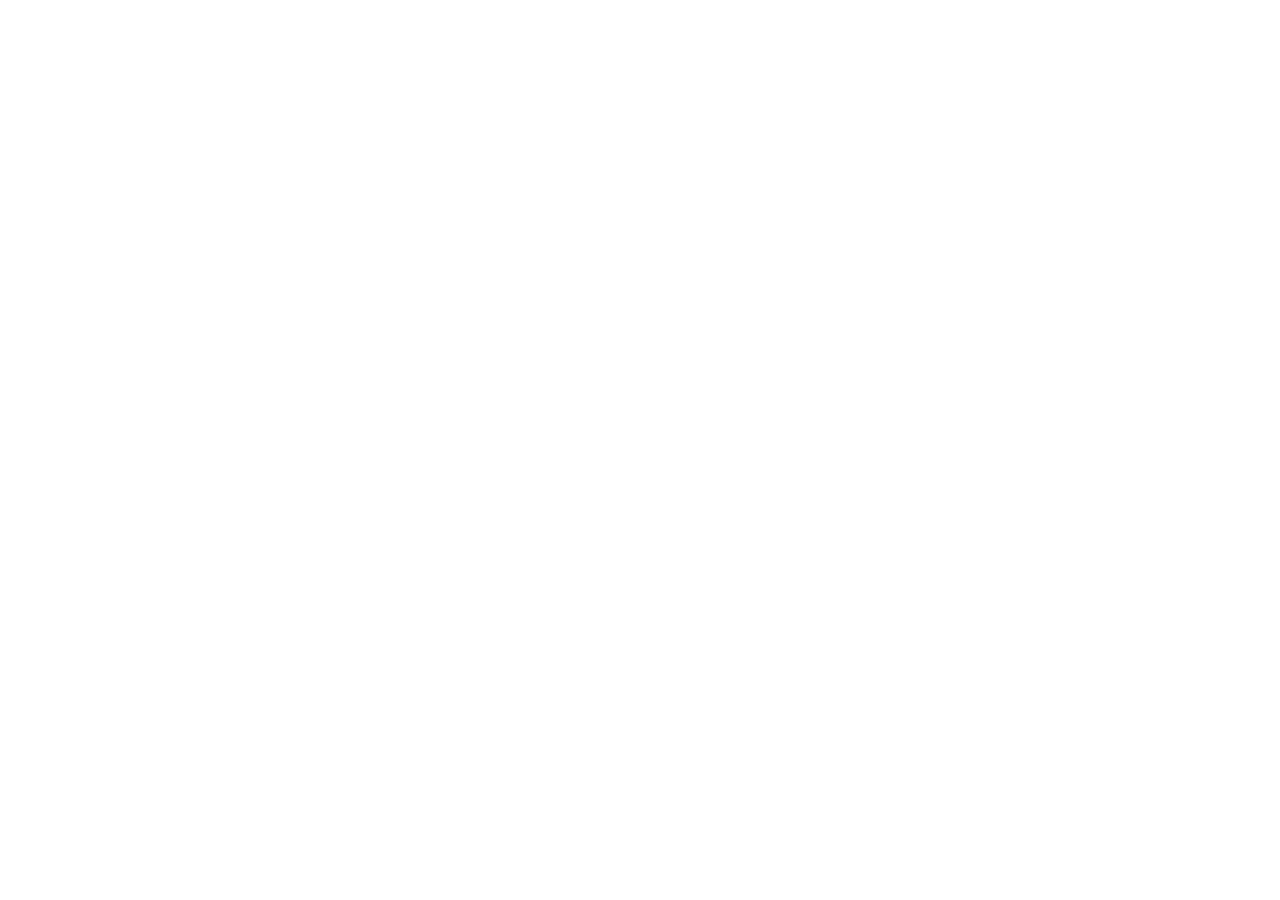
==== Portfolio Website/index.html @ 69347df5 "Portfolio Website setup" ====
<!DOCTYPE html>
<html lang="en">

<head>

    <meta charset="UTF-8">

    <meta name="viewport"
          content="width=device-width, initial-scale=1.0">

    <title>Ankush Sihag | Full Stack Developer</title>

    <link rel="stylesheet" href="css/style.css">

</head>

<body>

    <script src="js/script.js"></script>

</body>

</html>
---- Portfolio Website/css/style.css ----
*{
    margin:0;
    padding:0;
    box-sizing:border-box;
}
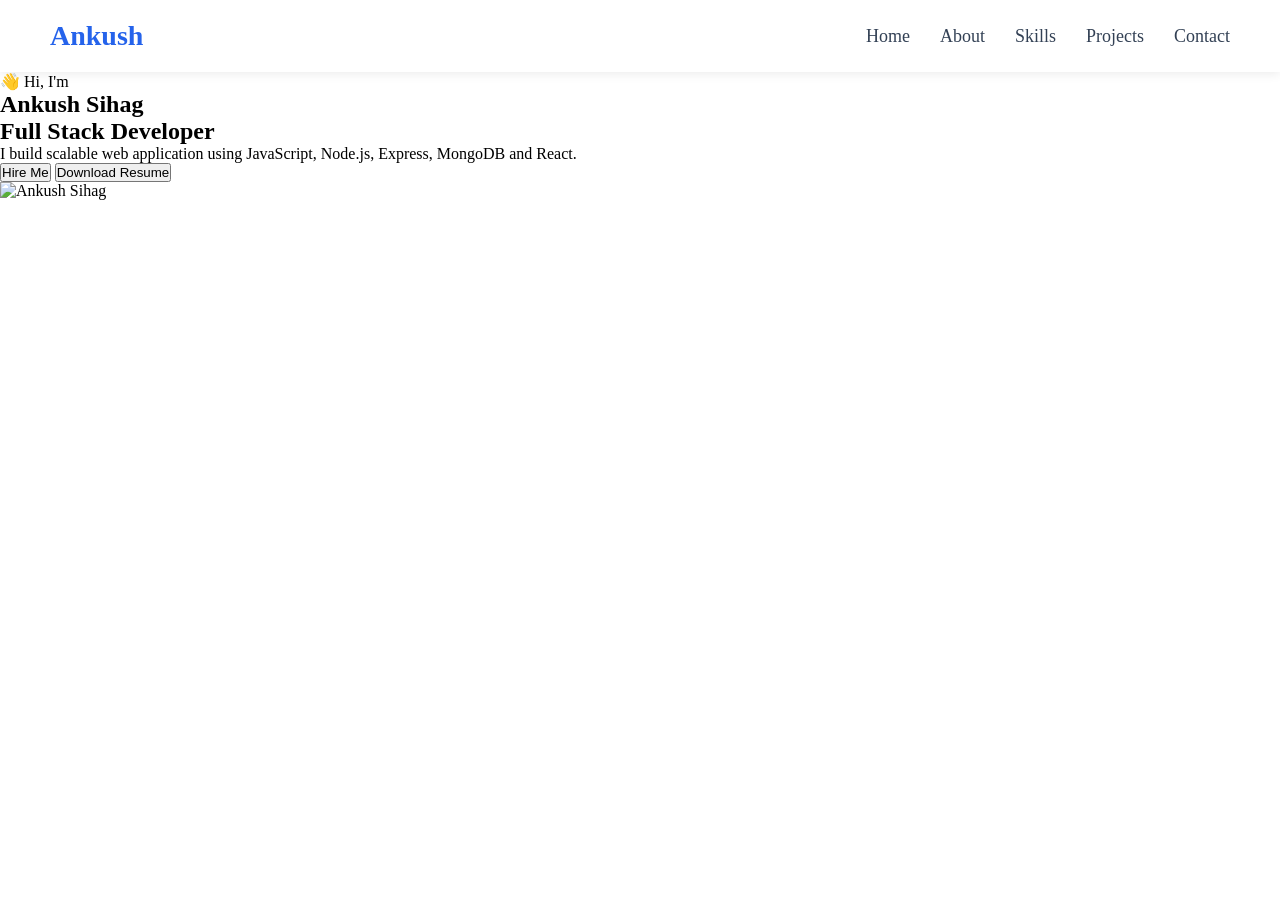
==== commit 64e99422: "commit" ====
--- a/Portfolio Website/index.html
+++ b/Portfolio Website/index.html
@@ -16,6 +16,86 @@
 
 <body>
 
+    <header>
+
+        <nav class="navbar">
+
+            <h2 class="logo">
+                Ankush
+            </h2>
+
+            <ul class="nav-links">
+
+                <li>
+                    <a href="#">Home</a>
+                </li>
+
+                <li>
+                    <a href="#">About</a>
+                </li>
+
+                <li>
+                    <a href="#">Skills</a>
+                </li>
+
+                <li>
+                    <a href="#">Projects</a>
+                </li>
+
+                <li>
+                    <a href="#">Contact</a>
+                </li>
+
+            </ul>
+
+        </nav>
+
+    </header>
+
+    <main>
+
+        <section class="hero">
+
+            <div class="hero-content">
+                <p class="greeting">
+                    👋 Hi, I'm
+                </p>
+
+                <h1 class="hero-title">
+                    Ankush Sihag
+                </h1>
+
+                <h2 class="hero-subtitle">
+                    Full Stack Developer
+                </h2>
+
+                <p class="hero-description">
+                    I build scalable web application using JavaScript,
+                    Node.js, Express, MongoDB and React.
+                </p>
+
+                <button class="btn-primary">
+                    Hire Me
+                </button>
+
+                <button class="btn-secondary">
+                    Download Resume
+                </button>
+
+            </div>
+
+            <div class="hero-image">
+
+                <img
+                    src="images/profile.jpg"
+                    alt="Ankush Sihag">
+
+            </div>
+
+        </section>
+
+    </main>
+
     <script src="js/script.js"></script>
 
 </body>
--- a/Portfolio Website/css/style.css
+++ b/Portfolio Website/css/style.css
@@ -2,4 +2,38 @@
     margin:0;
     padding:0;
     box-sizing:border-box;
-}+}
+
+.navbar{
+    display:flex;
+    justify-content:space-between;
+    align-items:center;
+    padding:20px 50px;
+    background-color:#ffffff;
+    box-shadow:0 2px 10px rgba(0,0,0,0.08);
+}
+
+.logo{
+    color:#2563eb;
+    font-size:28px;
+    font-weight:bold;
+}
+
+.nav-links{
+    display:flex;
+    list-style:none;
+    gap:30px;
+}
+
+.nav-links a{
+    color:#334155;
+    text-decoration:none;
+    font-size:18px;
+    font-weight:500;
+    list-style:none;
+}
+
+.nav-links a:hover{
+    color:#2563eb;
+
+}
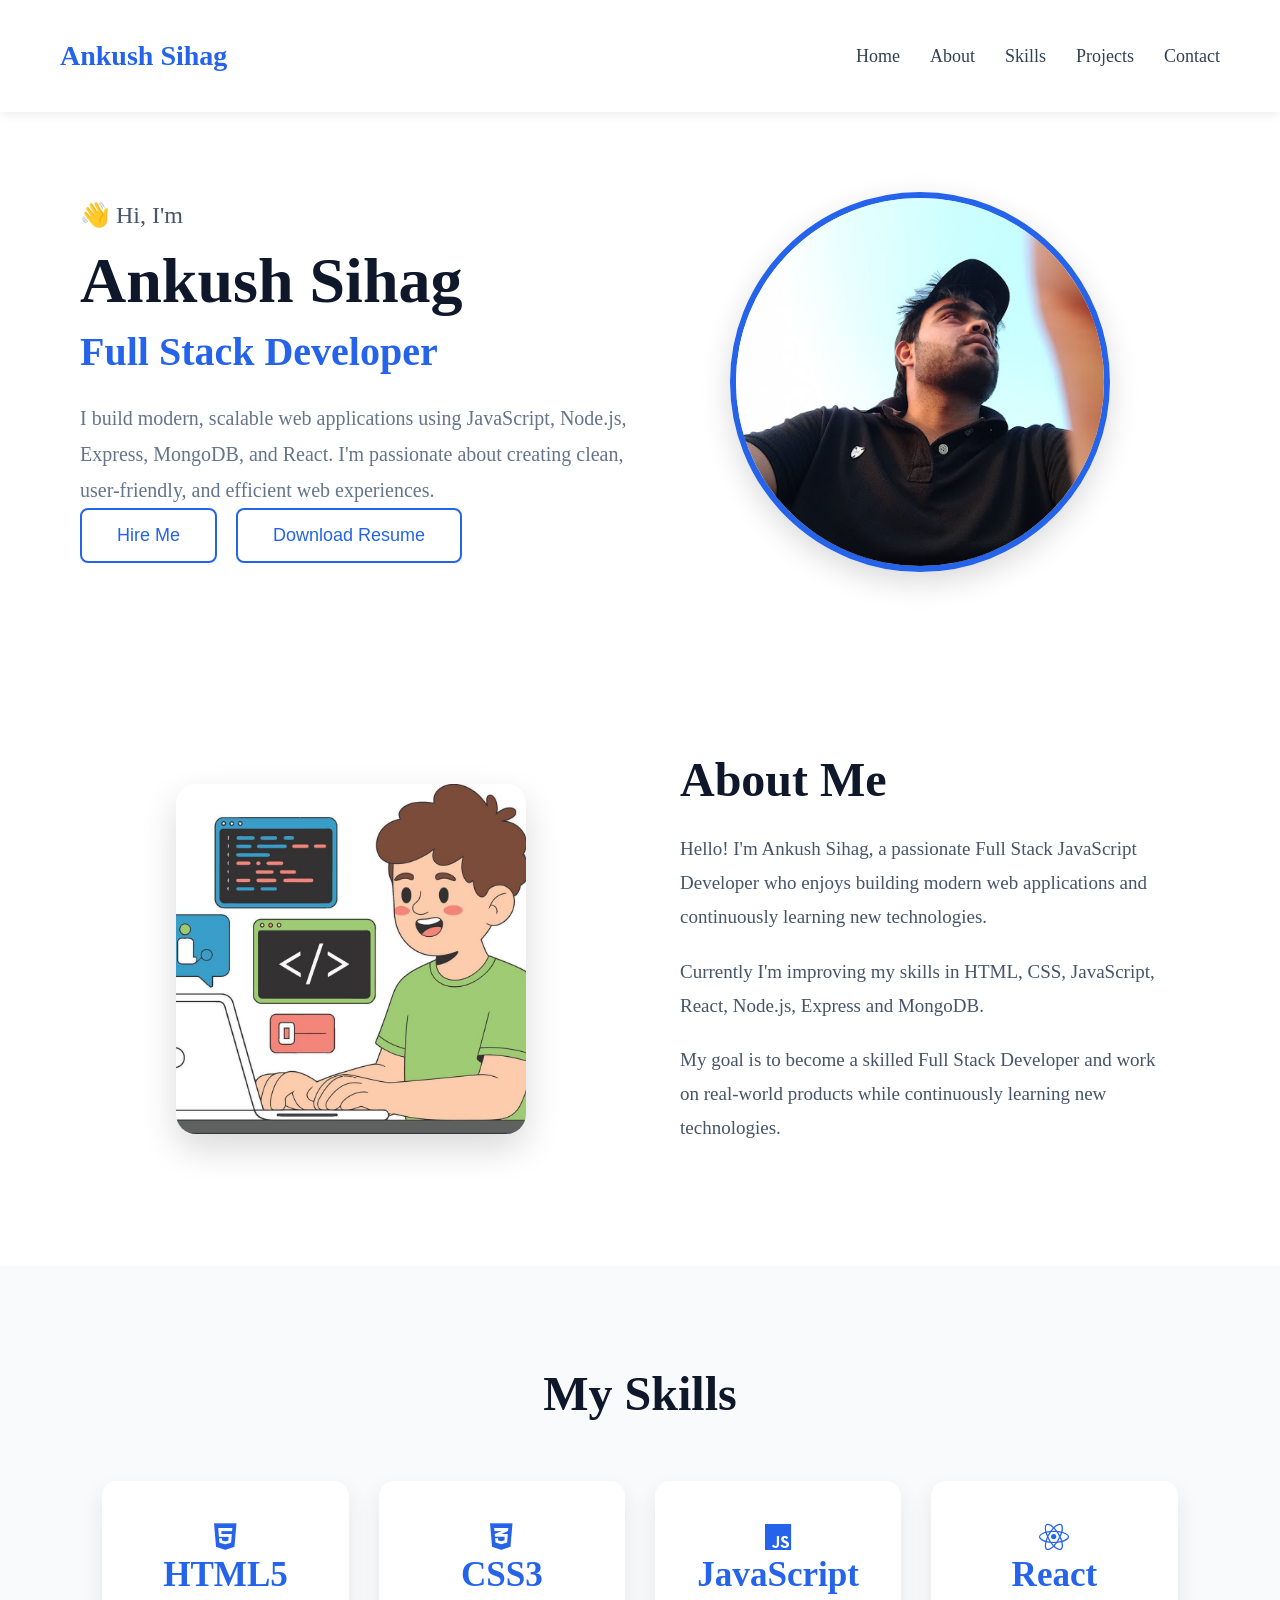
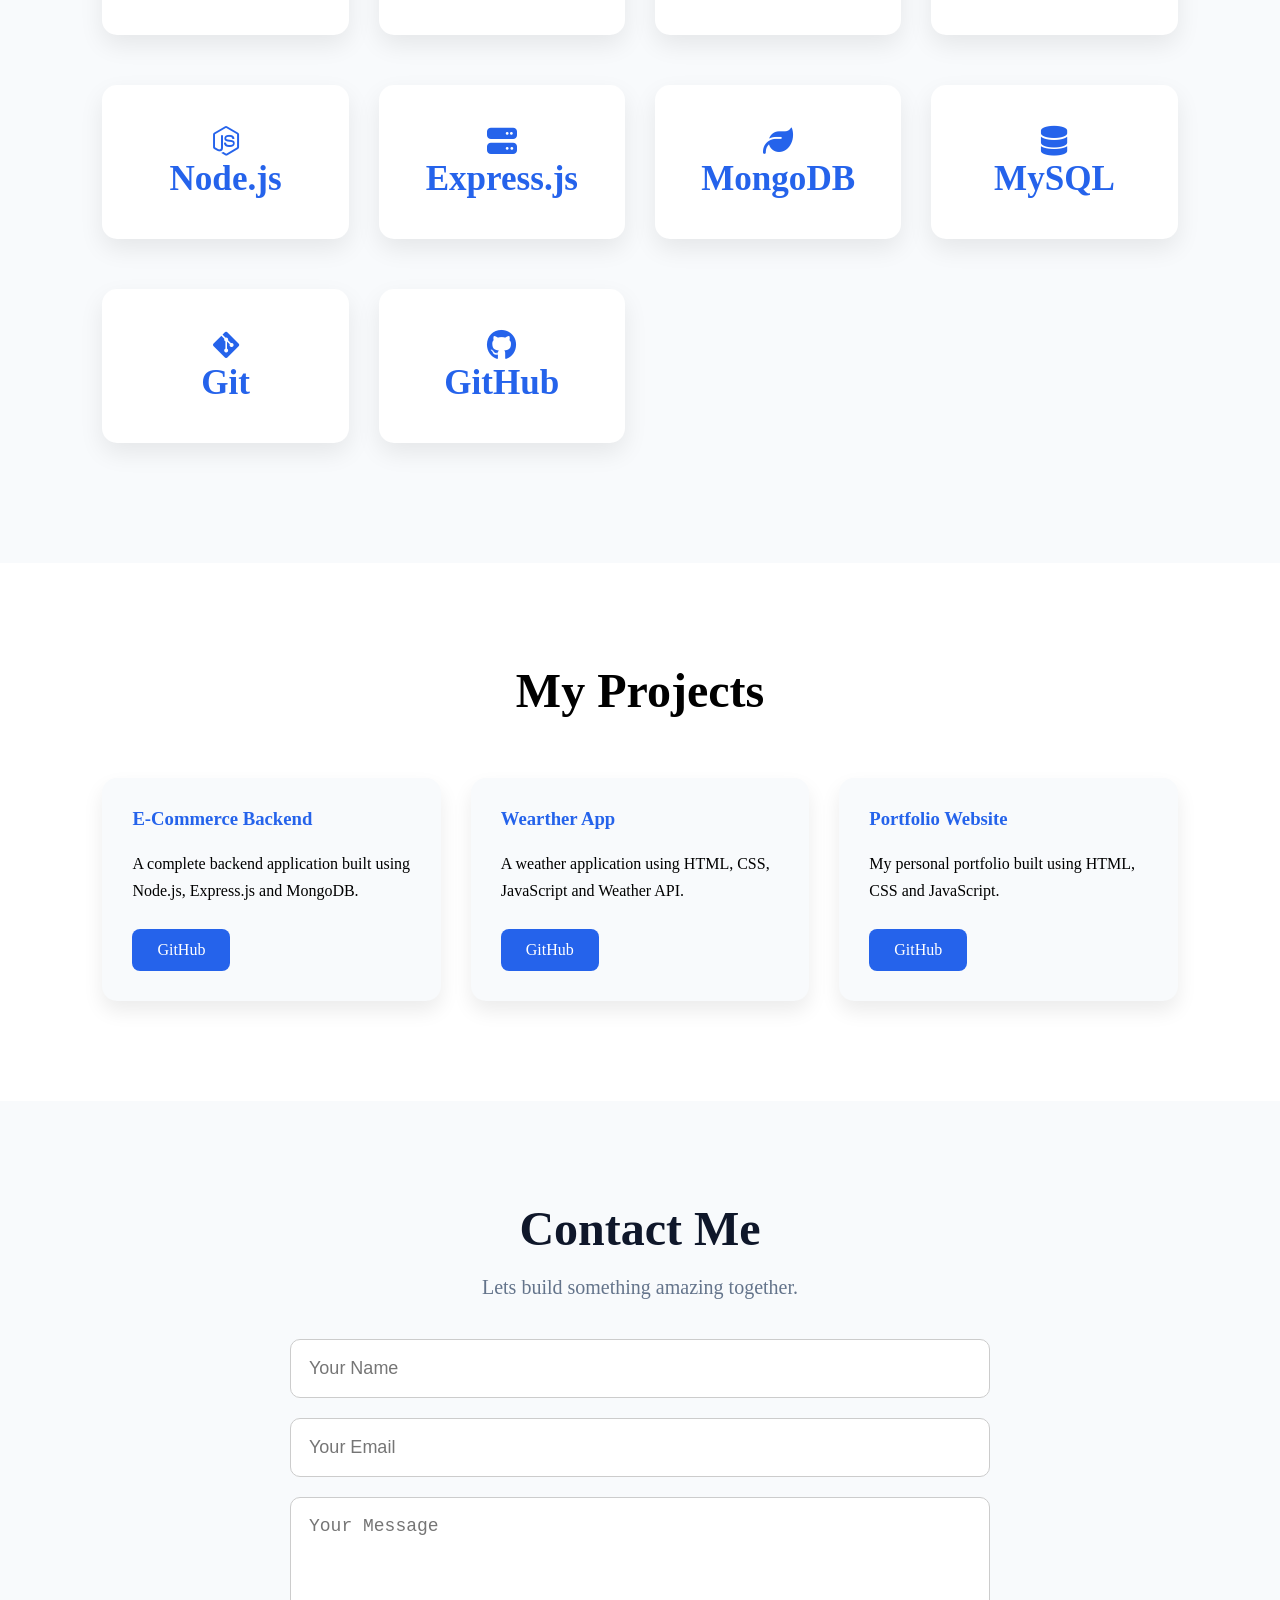
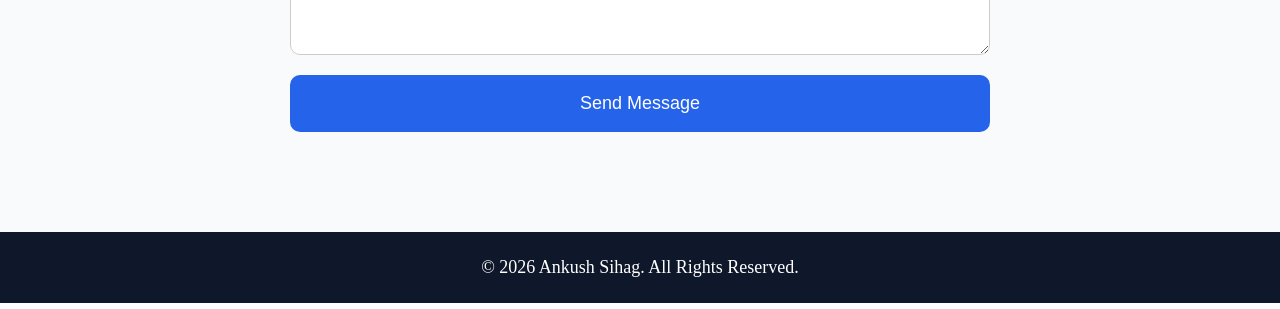
==== commit 4edb1615: "commit" ====
--- a/Portfolio Website/index.html
+++ b/Portfolio Website/index.html
@@ -9,7 +9,9 @@
           content="width=device-width, initial-scale=1.0">
 
     <title>Ankush Sihag | Full Stack Developer</title>
-
+    <link
+    rel="stylesheet"
+    href="https://cdnjs.cloudflare.com/ajax/libs/font-awesome/6.7.2/css/all.min.css">
     <link rel="stylesheet" href="css/style.css">
 
 </head>
@@ -21,29 +23,28 @@
         <nav class="navbar">
 
             <h2 class="logo">
-                Ankush
+                Ankush Sihag
             </h2>
-
             <ul class="nav-links">
 
                 <li>
-                    <a href="#">Home</a>
-                </li>
-
-                <li>
-                    <a href="#">About</a>
-                </li>
-
-                <li>
-                    <a href="#">Skills</a>
-                </li>
-
-                <li>
-                    <a href="#">Projects</a>
-                </li>
-
-                <li>
-                    <a href="#">Contact</a>
+                    <a href="#home">Home</a>
+                </li>
+
+                <li>
+                    <a href="#about">About</a>
+                </li>
+
+                <li>
+                    <a href="#skills">Skills</a>
+                </li>
+
+                <li>
+                    <a href="#projects">Projects</a>
+                </li>
+
+                <li>
+                    <a href="#contact">Contact</a>
                 </li>
 
             </ul>
@@ -54,7 +55,7 @@
 
     <main>
 
-        <section class="hero">
+        <section id="home" class="hero">
 
             <div class="hero-content">
                 <p class="greeting">
@@ -70,8 +71,8 @@
                 </h2>
 
                 <p class="hero-description">
-                    I build scalable web application using JavaScript,
-                    Node.js, Express, MongoDB and React.
+                   I build modern, scalable web applications using JavaScript, Node.js, Express, MongoDB, and React.
+                   I'm passionate about creating clean, user-friendly, and efficient web experiences.
                 </p>
 
                 <button class="btn-primary">
@@ -94,10 +95,171 @@
 
         </section>
 
+        <section id="about" class="about">
+
+            <div class="about-image">
+                <img src="images/image.jpg"
+                     alt="Ankush Sihag">
+            </div>
+
+            <article class="about-content">
+
+                <h2>About Me</h2>
+
+                <p>
+                    Hello! I'm Ankush Sihag,
+                    a passionate Full Stack JavaScript Developer
+                    who enjoys building modern web applications
+                    and continuously learning new technologies.
+                </p>
+
+                <p>
+                    Currently I'm improving my skills in
+                    HTML, CSS, JavaScript, React,
+                    Node.js, Express and MongoDB.
+                </p>
+
+                <p>
+                    My goal is to become a skilled Full Stack Developer
+                    and work on real-world products while continuously
+                    learning new technologies.
+                </p>
+
+            </article>
+
+        </section>
+
+        <section id="skills" class="skills">
+
+            <h2>My Skills</h2>
+
+            <div class="skills-container">
+
+                <div class="skill-card">
+                    <i class="fa-brands fa-html5"></i>
+                    <h3>HTML5</h3>
+                </div>
+
+                <div class="skill-card">
+                    <i class="fa-brands fa-css3-alt"></i>
+                    <h3>CSS3</h3>
+                </div>
+
+                <div class="skill-card">
+                    <i class="fa-brands fa-js"></i>
+                    <h3>JavaScript</h3>
+                </div>
+
+                <div class="skill-card">
+                    <i class="fa-brands fa-react"></i>
+                    <h3>React</h3>
+                </div>
+
+                <div class="skill-card">
+                    <i class="fa-brands fa-node-js"></i>
+                    <h3>Node.js</h3>
+                </div>
+
+                <div class="skill-card">
+                    <i class="fa-solid fa-server"></i>
+                    <h3>Express.js</h3>
+                </div>
+
+                <div class="skill-card">
+                    <i class="fa-solid fa-leaf"></i>
+                    <h3>MongoDB</h3>
+                </div>
+
+                <div class="skill-card">
+                    <i class="fa-solid fa-database"></i>
+                    <h3>MySQL</h3>
+                </div>
+
+                <div class="skill-card">
+                    <i class="fa-brands fa-git-alt"></i>
+                    <h3>Git</h3>
+                </div>
+
+                <div class="skill-card">
+                    <i class="fa-brands fa-github"></i>
+                    <h3>GitHub</h3>
+                </div>
+
+            </div>
+
+        </section>
+
+        <section id="projects" class="projects">
+
+            <h2>My Projects</h2>
+
+            <div class="projects-container">
+                <div class="project-card">
+                    <h3>E-Commerce Backend</h3>
+                    <p>
+                        A complete backend application built using
+                        Node.js, Express.js and MongoDB.
+                    </p>
+                    <a href="https://github.com/ankush-sihag/Ecommerce-Project">GitHub</a>               
+                 </div>
+
+                 <div class="project-card">
+                    <h3>Wearther App</h3>
+                    <p>
+                        A weather application using HTML, CSS,
+                        JavaScript and Weather API.
+                    </p>
+                    <a href="https://github.com/ankush-sihag/GLOBAL-WEATHER-APP">GitHub</a>
+                 </div>
+
+                 <div class="project-card">
+                    <h3>Portfolio Website</h3>
+                    <p>
+                        My personal portfolio built using
+                        HTML, CSS and JavaScript.
+                    </p>
+                    <a href="https://github.com/ankush-sihag/JS-Frontend">GitHub</a>
+                 </div>
+            </div>
+
+        </section>
+
+        <section id="contact" class="contact">
+            <h2>Contact Me</h2>
+            <p>Lets build something amazing together.</p>
+            <form class="contact-form">
+                <input
+                    type="text"
+                    placeholder="Your Name"
+                    required>
+
+                <input
+                    type="email"
+                    placeholder="Your Email"
+                    required>
+
+                <textarea
+                    rows="6"
+                    placeholder="Your Message"
+                    required></textarea>
+
+                <button type="submit">Send Message</button>
+            </form>
+        </section>
+
     </main>
 
     <script src="js/script.js"></script>
 
 </body>
 
+<footer>
+
+    <p>
+        © 2026 Ankush Sihag.
+        All Rights Reserved.
+    </p>
+
+</footer>
+
 </html>
--- a/Portfolio Website/css/style.css
+++ b/Portfolio Website/css/style.css
@@ -1,3 +1,7 @@
+html{
+    scroll-behavior: smooth;
+}
+
 *{
     margin:0;
     padding:0;
@@ -8,7 +12,7 @@
     display:flex;
     justify-content:space-between;
     align-items:center;
-    padding:20px 50px;
+    padding:40px 60px;
     background-color:#ffffff;
     box-shadow:0 2px 10px rgba(0,0,0,0.08);
 }
@@ -37,3 +41,267 @@
     color:#2563eb;
 
 }
+
+.hero{
+    display:flex;
+    justify-content:space-between;
+    align-items:center;
+    padding: 80px 80px;
+}
+
+.hero-content{
+    width:50%;
+}
+
+.greeting{
+    font-size:24px;
+    color:#475569;
+    margin-bottom:15px;
+}
+
+.hero-title{
+    font-size:64px;
+    color:#0f172a;
+    margin-bottom:10px;
+}
+
+.hero-subtitle{
+    font-size:40px;
+    color:#2563eb;
+    margin-bottom:25px;
+}
+
+.hero-description{
+    font-size:20px;
+    color:#64748b;
+    line-height:1.8;
+    margin: bottom 35px;
+}
+
+.btn-primary{
+    background:white;
+    color:#2563eb;
+    border:2px solid #2563eb;
+    padding:15px 35px;
+    border-radius:8px;
+    font-size:18px;
+    cursor:pointer;
+    margin-right:15px;
+    transition:3s;
+}
+
+.btn-primary:hover{
+    background:#1d4ed8;
+    color:white;
+}
+
+.btn-secondary{
+    background:white;
+    color:#2563eb;
+    border:2px solid #2563eb;
+    padding:15px 35px;
+    border-radius:8px;
+    font-size:18px;
+    cursor:pointer;
+    transition:3s;
+}
+
+.btn-secondary:hover{
+    background:#2563eb;
+    color:white;
+}
+
+.hero-image{
+    width:50%;
+    display:flex;
+    justify-content:center;
+}
+
+.hero-image img{
+    width:380px;
+    height:380px;
+    border-radius:50%;
+    object-fit:cover;
+    border:6px solid #2563eb;
+    box-shadow:0 10px 30px rgba(0,0,0,0.15);
+}
+
+.about{
+    display:flex;
+    justify-content:space-between;
+    align-items:center;
+    padding:100px 8%;
+    gap:80px;
+    background:white;
+}
+
+.about-image{
+    flex:1;
+    display:flex;
+    justify-content:center;
+}
+
+.about-image img{
+    width:350px;
+    height:350px;
+    object-fit:cover;
+    border-radius:20px;
+    box-shadow:0 15px 35px rgba(0,0,0,.15);
+}
+
+.about-content{
+    flex:1;
+}
+
+.about-content h2{
+    font-size:48px;
+    color:#0f172a;
+    margin-bottom:25px;
+}
+
+.about-content p{
+    font-size:19px;
+    line-height:1.8;
+    color:#475569;
+    margin-bottom:20px;
+}
+
+.skills{
+    padding:100px 8%;
+    background:#f8fafc;
+}
+
+.skills h2{
+    text-align:center;
+    font-size:48px;
+    color:#0f172a;
+    margin-bottom:60px;
+}
+
+.skills-container{
+    display:grid;
+    grid-template-columns:repeat(4,1fr);
+    gap:30px;
+}
+
+.skill-card{
+    background:white;
+    padding:40px;
+    text-align:center;
+    border-radius:15px;
+    font-size:30px;
+    font-weight:bold;
+    color:#2563eb;
+    box-shadow:0 10px 25px rgba(0,0,0,.08);
+    transition:.3s;
+    margin-bottom:20px;
+}
+
+.skill-card:hover{
+    transform:translateY(-10px);
+    box-shadow:0 20px 40px rgba(0,0,0,.15);
+}
+
+.projects{
+    padding:100px 8%;
+    background:white;
+}
+
+.projects h2{
+    text-align:center;
+    font-size:48px;
+    margin-bottom:60px;
+}
+
+.projects-container{
+    display:flex;
+    gap:30px;
+}
+
+.project-card{
+    flex:1;
+    background:#f8fafc;
+    padding:30px;
+    border-radius:15px;
+    box-shadow:0 10px 20px rgba(0,0,0,.08);
+}
+
+.project-card h3{
+    margin-bottom:20px;
+    color:#2563eb;
+}
+
+.project-card p{
+    margin-bottom:25px;
+    line-height:1.7;
+}
+
+.project-card a{
+    text-decoration:none;
+    color:white;
+    background:#2563eb;
+    padding:12px 25px;
+    border-radius:8px;
+    display:inline-block;
+}
+
+.contact{
+    padding:100px 8%;
+    background:#f8fafc;
+    text-align:center;
+}
+
+.contact h2{
+    font-size:48px;
+    margin-bottom:20px;
+    color:#0f172a;
+    text-align:center;
+}
+
+.contact p{
+    font-size:20px;
+    color:#64748b;
+    margin-bottom:40px;
+    text-align:center;
+}
+
+.contact-form{
+    max-width:700px;
+    margin:auto;
+    display:flex;
+    flex-direction:column;
+    gap:20px;
+}
+
+.contact-form input,
+
+.contact-form textarea{
+    padding:18px;
+    font-size:18px;
+    border:1px solid #ccc;
+    border-radius:10px;
+    outline:none;
+}
+
+.contact-form button{
+    background:#2563eb;
+    color:white;
+    border:none;
+    padding:18px;
+    font-size:18px;
+    border-radius:10px;
+    cursor:pointer;
+    transition:.3s;
+}
+
+.contact-form button:hover{
+    background:#1d4ed8;
+}
+
+footer{
+    background:#0f172a;
+    color:white;
+    text-align:center;
+    padding:25px;
+    font-size:18px;
+}
